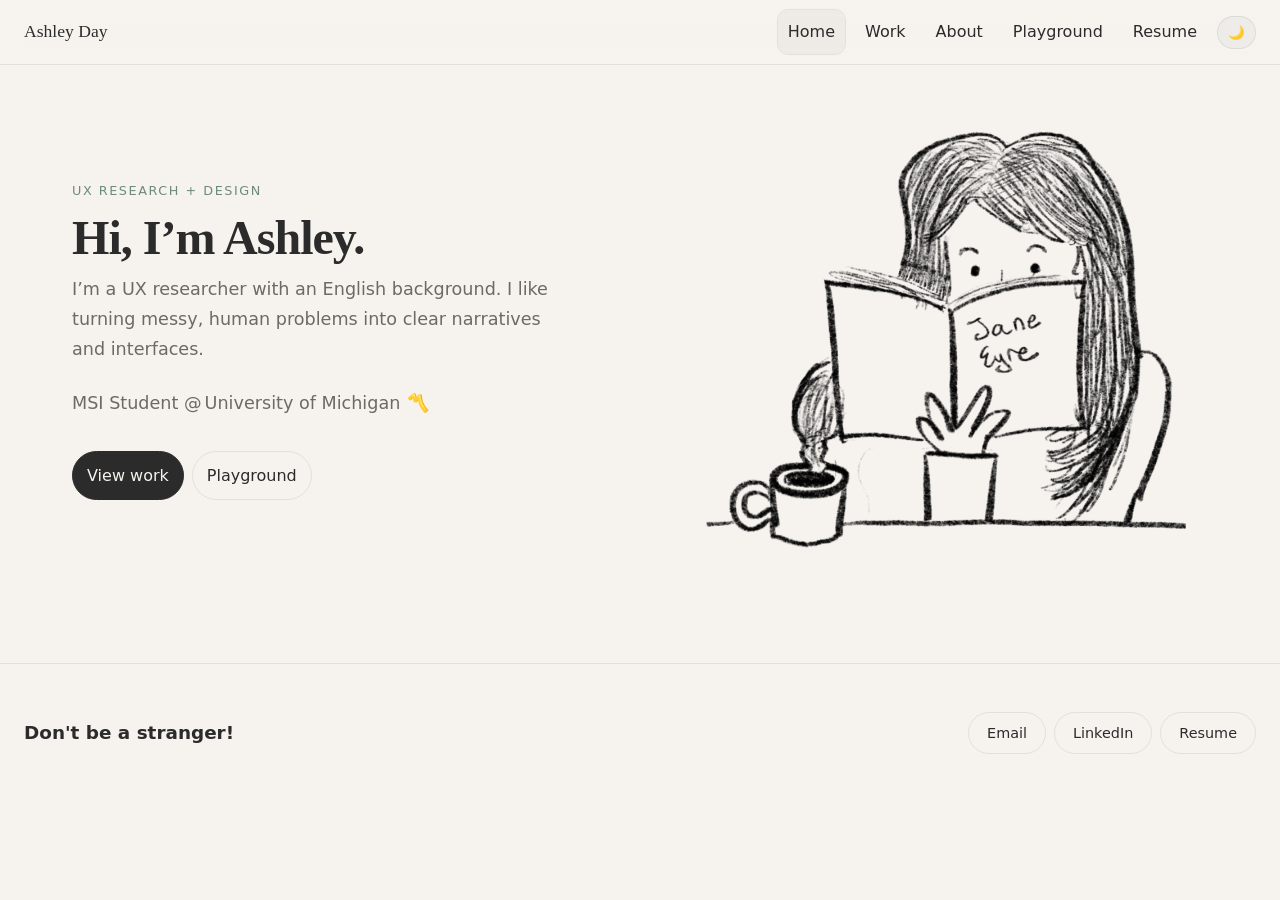
==== index.html @ 0613d7da "add project images and portfolio updates" ====
<!doctype html>
<html lang="en" data-theme="light">

<head>
    <meta charset="utf-8" />
    <meta name="viewport" content="width=device-width, initial-scale=1" />
    <title>Home</title>
    <link rel="icon" type="image/png" href="images/ui/favicon.png" />
    <link rel="stylesheet" href="styles.css" />
</head>

<body>
    <a class="skip-link" href="#main">Skip to content</a>

    <header class="site-header">
        <nav class="nav container" aria-label="Primary">
            <a class="brand" href="index.html">Ashley Day</a>

            <div class="nav-links">
                <a class="active" href="index.html">Home</a>
                <a href="projects/work.html">Work</a>
                <a href="about.html">About</a>
                <a href="playground.html">Playground</a>
                <a href="#">Resume</a>

                <button class="theme-toggle" type="button" aria-label="Toggle dark mode">
                    <span class="theme-toggle__icon" aria-hidden="true">🌙</span>
                </button>
            </div>
        </nav>
    </header>

    <main id="main" class="container">
        <section class="about-hero">
            <div class="hero-inner">
                <div class="hero-text">
                    <p class="kicker">UX Research + Design</p>

                    <h1>Hi, I’m Ashley.</h1>

                    <p class="lede">
                        I’m a UX researcher with an English background. I like turning messy,
                        human problems into clear narratives and interfaces.
                    </p>
                    <p class="lede">
                        MSI Student @<a class="univ-link" href="https://www.si.umich.edu/programs/master-science-information"
                            target="_blank">University of Michigan</a><span class="univ-emoji">〽️</span>
                    </p>
                    <div class="cta-row">
                        <a class="button" href="projects/work.html">View work</a>
                        <a class="button button-ghost" href="playground.html">Playground</a>
                    </div>
                </div>
                <div class="hero-photo">
                    <img src="images/about/me.png" alt="Ashley Day" />
                </div>
            </div>
        </section>


    </main>

    <footer class="site-footer">
        <div class="container footer-inner">
            <div class="footer-cta">
                <p class="muted">Don't be a stranger!</p>
            </div>
            <div class="footer-links footer-links--styled">
                <a href="mailto:ashhday@umich.edu">Email</a>
                <a href="https://www.linkedin.com/in/ashleyhday/" target="_blank">LinkedIn</a>
                <a href="#">Resume</a>
            </div>
        </div>
    </footer>

    <script src="script.js"></script>
</body>

</html>
---- styles.css ----
/* ---------- Base + tokens ---------- */
:root {
  --bg: #f6f3ef;
  --text: #2b2b2b;
  --muted: #6d6a66;
  --card: rgba(0, 0, 0, 0.03);
  --border: rgba(0, 0, 0, 0.08);
  --accent: #6e8b7a;
  --accent-soft: #c48a8a;

  --space-xs: 4px;
  --space-sm: 8px;
  --space-base: 16px;
  --space-md: 24px;
  --space-lg: 32px;
  --space-xl: 48px;
  --space-xxl: 64px;

  --radius: 16px;
  --reading: 700px;
  --container: 1300px;
}

[data-theme="dark"] {
  --bg: #1e1e1e;
  --text: #e8e6e3;
  --muted: #b8b5b2;
  --card: rgba(255, 255, 255, 0.04);
  --border: rgba(255, 255, 255, 0.12);
  --accent: #8faf9d;
  --accent-soft: #d8a3a3;
}

/* ---------- Reset-ish ---------- */
* {
  box-sizing: border-box;
}

.theme-transitioning *,
.theme-transitioning *::before,
.theme-transitioning *::after {
  transition: background-color 0.25s ease, color 0.25s ease,
    border-color 0.25s ease, outline-color 0.25s ease, filter 0.25s ease !important;
}

html,
body {
  height: 100%;
}

body {
  margin: 0;
  background: var(--bg);
  color: var(--text);
  font-family: ui-sans-serif, system-ui, -apple-system, Segoe UI, Roboto, Arial, sans-serif;
  line-height: 1.7;
}

img {
  max-width: 100%;
  height: auto;
  display: block;
}

a {
  color: inherit;
  text-underline-offset: 0.2em;
}

a:hover {
  text-decoration-color: var(--accent);
}

/* specialized link on home hero */
.about-hero .univ-link {
  text-decoration: none;
  display: inline-block;
  margin-bottom: var(--space-sm);
  color: inherit;
  background: linear-gradient(to right, #00274c, #ffcb05) no-repeat left center;
  background-size: 0% 100%;
  border-radius: 3px;
  padding: 0 3px;
  transition: background-size 0.3s ease, color 0.3s ease;
}

.about-hero .univ-link:hover {
  background-size: 100% 100%;
  color: #fff;
}

.about-hero .univ-emoji {
  margin-left: var(--space-xs);
  color: inherit;
  /* don't change color on hover */
  vertical-align: middle;
}

.skip-link {
  position: absolute;
  left: -999px;
  top: 8px;
  background: var(--bg);
  border: 1px solid var(--border);
  padding: 8px 12px;
  border-radius: 10px;
}

.skip-link:focus {
  left: 8px;
  z-index: 10;
}

/* ---------- Layout ---------- */
.container {
  max-width: var(--container);
  margin: 0 auto;
  padding: 0 var(--space-md);
}

.reading {
  max-width: var(--reading);
  margin-inline: auto;
}

.section {
  margin-block: var(--space-xxl);
}

/* ---------- About ---------- */
.about-intro {
  max-width: 960px;
  margin-inline: auto;
  display: flex;
  align-items: flex-start;
  gap: var(--space-xl);
}

.about-photo {
  width: 295px;
  height: 330px;
  min-width: 295px;
  border-radius: 12px;
  object-fit: cover;
  object-position: center top;
  display: block;
  flex-shrink: 0;
}

@media (max-width: 640px) {
  .about-intro {
    flex-direction: column;
    align-items: center;
  }

  .about-photo {
    width: 100%;
    min-width: unset;
    max-width: 320px;
    height: 280px;
  }
}

.about-bio {
  padding-top: var(--space-xs);
  font-size: 0.92rem;
}

.tooltip-link {
  text-decoration: none;
  color: var(--accent);
  position: relative;
  background: linear-gradient(var(--accent), var(--accent)) no-repeat left center;
  background-size: 0% 100%;
  border-radius: 3px;
  padding: 0 2px;
  transition: background-size 0.25s ease, color 0.25s ease;
}

.tooltip-link:hover {
  background-size: 100% 100%;
  color: var(--bg);
}

.tooltip-link::after {
  content: attr(data-tooltip);
  position: absolute;
  bottom: calc(100% + 8px);
  left: 50%;
  transform: translateX(-50%);
  background: var(--text);
  color: var(--bg);
  font-size: 0.78rem;
  font-family: ui-sans-serif, system-ui, sans-serif;
  padding: 4px 10px;
  border-radius: 6px;
  white-space: nowrap;
  opacity: 0;
  pointer-events: none;
  transition: opacity 0.15s ease;
}

.tooltip-link:hover::after {
  opacity: 1;
}

.quote-grid {
  display: grid;
  gap: var(--space-md);
  grid-template-columns: 1fr;
}

@media (min-width: 600px) {
  .quote-grid {
    grid-template-columns: 1fr 1fr;
  }
}

@media (min-width: 1400px) {
  .quote-grid {
    grid-template-columns: repeat(4, 1fr);
  }
}

.quote p {
  font-style: italic;
  color: var(--muted);
  margin: 0 0 var(--space-sm) 0;
}

.quote cite {
  font-size: 0.85rem;
  color: var(--muted);
  font-style: normal;
}

.reading>h3 {
  margin-top: var(--space-lg);
}

.section:not(.reading)>h2 {
  white-space: nowrap;
}

/* ---------- Hero + page headers ---------- */
.about-hero {
  padding: var(--space-xxl) 0 var(--space-xl);
}

.hero-inner {
  display: flex;
  align-items: center;
  gap: 64px;
}

.hero-text {
  flex: 0 0 auto;
  width: 500px;
  min-width: 0;
  margin-left: var(--space-xl);
}

.hero-photo {
  flex: 2;
  min-width: 340px;
  display: flex;
  justify-content: center;
  align-items: center;
}

.hero-photo img {
  display: block;
  width: 100%;
  max-width: 480px;
  height: auto;
  border-radius: 8px;
}

@media (max-width: 767px) {
  .hero-inner {
    flex-direction: column-reverse;
  }

  .hero-photo img {
    max-width: 320px;
  }
}

.page-header {
  padding: var(--space-xl) 0 var(--space-lg);
}

.cta-row {
  display: flex;
  gap: var(--space-sm);
  flex-wrap: wrap;
}

/* ---------- Header / nav ---------- */
.site-header {
  position: sticky;
  top: 0;
  background: color-mix(in srgb, var(--bg) 92%, transparent);
  backdrop-filter: blur(10px);
  border-bottom: 1px solid var(--border);
  z-index: 5;
}

.nav {
  display: flex;
  align-items: center;
  justify-content: space-between;
  min-height: 64px;
}

.brand {
  font-family: ui-serif, Georgia, "Times New Roman", Times, serif;
  font-size: 1.1rem;
  text-decoration: none;
}

.nav-links {
  display: flex;
  gap: 10px;
  align-items: center;
}

.nav-links a {
  text-decoration: none;
  padding: 8px 10px;
  border-radius: 10px;
}

.nav-links a.active {
  outline: 1px solid var(--border);
  background: var(--card);
}

.theme-toggle {
  border: 1px solid var(--border);
  background: var(--card);
  border-radius: 999px;
  padding: 8px 10px;
  cursor: pointer;
}

/* ---------- Typography ---------- */
h1,
h2,
h3 {
  font-family: ui-serif, Georgia, "Times New Roman", Times, serif;
  line-height: 1.2;
  margin: 0 0 var(--space-sm) 0;
}

h1 {
  font-size: 3rem;
  letter-spacing: -0.02em;
}

h2 {
  font-size: 2rem;
  margin-top: var(--space-xl);
}

h3 {
  font-size: 1.2rem;
}

.kicker {
  letter-spacing: 0.12em;
  text-transform: uppercase;
  font-size: 0.8rem;
  color: var(--accent);
  margin: 0 0 var(--space-sm) 0;
}

.lede {
  font-size: 1.1rem;
  color: var(--muted);
  margin: 0 0 var(--space-md) 0;
}

/* ---------- Buttons ---------- */
.button {
  display: inline-block;
  padding: 10px 14px;
  border-radius: 999px;
  background: var(--text);
  color: var(--bg);
  text-decoration: none;
  border: 1px solid var(--text);
}

.button-ghost {
  background: transparent;
  color: var(--text);
  border: 1px solid var(--border);
}


/* ---------- Cards ---------- */
.cards {
  display: grid;
  gap: var(--space-md);
  grid-template-columns: 1fr;
  margin-top: var(--space-lg);
}

@media (min-width: 900px) {
  .cards {
    grid-template-columns: repeat(3, 1fr);
  }
}

.card {
  border: 1px solid var(--border);
  background: var(--card);
  border-radius: var(--radius);
  padding: var(--space-md);
}

.cards .card {
  border-left: 3px solid var(--accent);
}

.cards .card:hover {
  background: color-mix(in srgb, var(--accent) 6%, var(--bg));
  box-shadow: 0 4px 20px color-mix(in srgb, var(--accent) 12%, transparent);
}

.bullets {
  padding-left: 18px;
  margin: var(--space-sm) 0 0 0;
}

.bullets li {
  margin: 6px 0;
}


.section>h4 {
  font-weight: normal;
  font-style: italic;
  color: var(--muted);
  font-size: 1rem;
  margin: 0 0 var(--space-md) 0;
}

/* Card base */
.quote.card {
  position: relative;
  margin: 0;
  /* blockquote default margins */
  padding: 30px 28px 24px 34px;
  /* extra left padding for margin line */
  border-radius: 22px;

  /* vintage paper */
  background: color-mix(in srgb, #e8d5a3 18%, var(--bg));
  border: 1px solid color-mix(in srgb, #c4a97d 25%, transparent);

  /* soft lift */
  box-shadow:
    0 1px 0 rgba(0, 0, 0, .03),
    0 12px 30px rgba(0, 0, 0, .05);

  overflow: hidden;
}

/* Notebook margin rule */
.quote.card::before {
  content: "";
  position: absolute;
  left: 18px;
  top: 18px;
  bottom: 18px;
  width: 2px;
  border-radius: 2px;
  background: color-mix(in srgb, var(--accent) 35%, transparent);
  opacity: .9;
}

/* Bookish oversized opening quote mark */
.quote.card::after {
  position: absolute;
  top: -14px;
  right: 18px;
  font-family: ui-serif, Georgia, "Times New Roman", Times, serif;
  font-size: 92px;
  line-height: 1;
  color: color-mix(in srgb, var(--text) 6%, transparent);
  pointer-events: none;
}

/* Quote text */
.quote.card p {
  margin: 0;
  font-family: ui-serif, Georgia, "Times New Roman", Times, serif;
  font-style: italic;
  font-size: 1.05rem;
  line-height: 1.7;
  color: color-mix(in srgb, var(--text) 92%, transparent);
}

/* Citation = footnote */
.quote.card cite {
  display: block;
  margin-top: 16px;
  font-family: ui-sans-serif, system-ui, -apple-system, Segoe UI, Roboto, Arial, sans-serif;
  font-size: .9rem;
  color: var(--muted);
  font-style: normal;
  /* keep cite from being italic */
}

/* Keep book titles italic inside cite */
.quote.card cite em {
  font-style: italic;
}

/* Dark mode adjustments */
[data-theme="dark"] .quote.card {
  background: color-mix(in srgb, #6b5a3a 18%, var(--bg));
  border-color: rgba(255, 255, 255, .12);
  box-shadow:
    0 1px 0 rgba(255, 255, 255, .04),
    0 18px 40px rgba(0, 0, 0, .35);
}

[data-theme="dark"] .quote.card::after {
  color: rgba(255, 255, 255, .06);
}

[data-theme="dark"] .hero-photo img {
  filter: invert(1) sepia(0.15);
}


.quote.card cite em {
  text-decoration: underline;
  text-decoration-thickness: 1px;
  text-underline-offset: 3px;
  text-decoration-color: color-mix(in srgb, var(--accent) 35%, transparent);
}

/* ---------- Work grid ---------- */
.projects-grid {
  display: grid;
  gap: var(--space-md);
  grid-template-columns: 1fr;
  margin-bottom: var(--space-xxl);
}

@media (min-width: 900px) {
  .projects-grid {
    grid-template-columns: 1fr 1fr;
  }
}

.project-card {
  display: grid;
  grid-template-columns: 1fr;
  gap: var(--space-md);
  padding: var(--space-md);
  border-radius: var(--radius);
  border: 1px solid var(--border);
  background: var(--card);
  text-decoration: none;
}

.project-card:hover {
  outline: 1px solid color-mix(in srgb, var(--accent) 40%, transparent);
}

.project-card__thumb {
  border-radius: 14px;
  border: 1px dashed color-mix(in srgb, var(--accent) 30%, var(--border));
  background: color-mix(in srgb, var(--accent) 5%, var(--bg));
  min-height: 140px;
  display: grid;
  place-items: center;
  color: var(--muted);
}

.tags {
  display: flex;
  flex-wrap: wrap;
  gap: 8px;
  margin-top: var(--space-sm);
}

.tag {
  font-size: 0.8rem;
  padding: 4px 10px;
  border-radius: 999px;
  border: 1px solid var(--border);
  color: var(--muted);
}

.tag-soft {
  border-color: color-mix(in srgb, var(--accent-soft) 35%, var(--border));
}

.tag--research {
  background: #e8f5f0;
  border-color: #a8d5c2;
  color: #2d7a5e;
}

.tag--design {
  background: #f0ecfa;
  border-color: #c4b3f0;
  color: #6942c4;
}

.tag--code {
  background: #e8f0fb;
  border-color: #a8c0ee;
  color: #2b5cb8;
}

.tag--status {
  background: #fef7e6;
  border-color: #f0d080;
  color: #a07010;
}

[data-theme="dark"] .tag--research {
  background: color-mix(in srgb, #2d7a5e 15%, transparent);
  border-color: color-mix(in srgb, #2d7a5e 40%, transparent);
  color: #6ecfaa;
}

[data-theme="dark"] .tag--design {
  background: color-mix(in srgb, #6942c4 15%, transparent);
  border-color: color-mix(in srgb, #6942c4 40%, transparent);
  color: #b49cf0;
}

[data-theme="dark"] .tag--code {
  background: color-mix(in srgb, #2b5cb8 15%, transparent);
  border-color: color-mix(in srgb, #2b5cb8 40%, transparent);
  color: #8eb4f0;
}

[data-theme="dark"] .tag--status {
  background: color-mix(in srgb, #a07010 15%, transparent);
  border-color: color-mix(in srgb, #a07010 40%, transparent);
  color: #e0b040;
}

/* ---------- Syllabus ---------- */
.syllabus h2 {
  margin-bottom: var(--space-xs);
}

.syllabus-intro {
  font-style: italic;
  color: var(--muted);
  margin-bottom: var(--space-xl);
}

.syllabus-group {
  margin-bottom: var(--space-xl);
}

.syllabus-category {
  font-size: 0.72rem;
  font-weight: 700;
  letter-spacing: 0.1em;
  text-transform: uppercase;
  color: var(--muted);
  margin-bottom: var(--space-md);
  padding-bottom: var(--space-xs);
  border-bottom: 1px solid var(--border);
}

.syllabus-list {
  list-style: none;
  padding: 0;
  margin: 0;
  display: flex;
  flex-direction: column;
  gap: var(--space-md);
}

.syllabus-entry {
  display: flex;
  flex-direction: column;
  gap: 4px;
}

.syllabus-title {
  font-weight: 600;
  font-size: 0.95rem;
  margin: 0;
}

.syllabus-by {
  font-weight: 400;
  color: var(--muted);
}

.syllabus-note {
  font-style: italic;
  color: var(--muted);
  font-size: 0.88rem;
  margin: 0;
}

/* ---------- Favorite Things Board ---------- */
.fav-board {
  margin-bottom: var(--space-xxl);
}

.fav-board__header {
  display: flex;
  align-items: flex-end;
  justify-content: space-between;
  margin-bottom: var(--space-md);
  gap: var(--space-md);
}

.fav-board__header h2 {
  font-size: 1.1rem;
  margin: 0 0 2px;
}

.fav-board__subtitle {
  font-size: 0.8rem;
  color: var(--muted);
  font-style: italic;
  margin: 0;
}

.fav-board__toggle {
  font-size: 0.72rem;
  color: var(--muted);
  background: none;
  border: 1px solid var(--border);
  border-radius: 999px;
  padding: 4px 12px;
  cursor: pointer;
  white-space: nowrap;
  flex-shrink: 0;
  transition: color 0.2s ease, border-color 0.2s ease;
}

.fav-board__toggle:hover {
  color: var(--text);
  border-color: var(--text);
}

.fav-board__viewport {
  margin-inline: var(--space-md);
  overflow: hidden;
}

@media (min-width: 1080px) {
  .fav-board__viewport {
    margin-inline: var(--space-xl);
  }
}

.fav-board__canvas {
  position: relative;
  width: 100%;
  min-height: 600px;
  overflow: hidden;
  /* corkboard surface */
  background-color: #b5874a;
  background-image:
    url("data:image/svg+xml,%3Csvg xmlns='http://www.w3.org/2000/svg' width='4' height='4'%3E%3Crect width='4' height='4' fill='%23b5874a'/%3E%3Crect x='0' y='0' width='2' height='2' fill='%23c2944e' opacity='0.4'/%3E%3Crect x='2' y='2' width='2' height='2' fill='%23a87840' opacity='0.35'/%3E%3Crect x='1' y='2' width='1' height='1' fill='%23be9050' opacity='0.25'/%3E%3C/svg%3E"),
    radial-gradient(ellipse at 20% 80%, rgba(80, 45, 10, 0.25) 0%, transparent 55%),
    radial-gradient(ellipse at 80% 20%, rgba(60, 35, 8, 0.18) 0%, transparent 50%);
  /* frame border */
  border: 14px solid #5c3a1e;
  border-radius: 6px;
  outline: 3px solid #3a2010;
  box-shadow:
    0 0 0 1px #7a5030,
    8px 12px 32px rgba(0, 0, 0, 0.45),
    0 2px 6px rgba(0, 0, 0, 0.25);
}

.board-item {
  position: absolute;
  cursor: grab;
  user-select: none;
  animation: board-float var(--dur, 4s) ease-in-out infinite var(--delay, 0s);
}

.board-item:active {
  cursor: grabbing;
}

.board-item.is-dragging {
  animation: none;
  cursor: grabbing;
  z-index: 4;
}

.board-item.is-parked {
  animation: none;
  cursor: grab;
  transition: transform 0.3s ease;
}

.board-item img {
  display: block;
  width: var(--img-w, 92px);
  height: auto;
  pointer-events: none;
  filter: sepia(12%) saturate(0.88) brightness(0.97);
  box-shadow: 2px 4px 12px rgba(0, 0, 0, 0.35);
  transition: box-shadow 0.2s ease;
}

.board-item.is-dragging img {
  box-shadow: none;
}

.board-item--framed {
  background: #fdf8ef;
  padding: 6px 6px 22px;
  box-shadow: 2px 4px 12px rgba(0, 0, 0, 0.35);
  transition: box-shadow 0.2s ease;
}

.board-item--framed img {
  box-shadow: none;
  transition: none;
}

.board-item--flat img {
  box-shadow: none;
  transition: none;
}

.board-item--framed.is-dragging {
  box-shadow: none;
}

.fav-board__hint {
  font-size: 0.75rem;
  color: var(--muted);
  margin-top: var(--space-xs);
  font-style: italic;
  text-align: center;
}

.fav-board__canvas.no-motion .board-item {
  animation: none;
}

@keyframes board-float {

  0%,
  100% {
    transform: translateY(0px) rotate(var(--rot, 0deg));
  }

  50% {
    transform: translateY(-8px) rotate(var(--rot, 0deg));
  }
}

/* ---------- Corkboard: responsive image sizing ---------- */
@media (max-width: 1023px) {
  .board-item img {
    width: min(var(--img-w, 85px), 110px) !important;
  }

  .fav-board__hint,
  .fav-board__toggle {
    display: none;
  }
}

@media (max-width: 767px) {
  .board-item img {
    width: min(var(--img-w, 75px), 85px) !important;
  }
}

/* ---------- Playground ---------- */
.two-col {
  display: grid;
  grid-template-columns: 1fr;
  gap: var(--space-md);
}

@media (min-width: 900px) {
  .two-col {
    grid-template-columns: 1fr 1fr;
  }
}

.panel {
  border: 1px solid var(--border);
  background: var(--card);
  border-radius: var(--radius);
  padding: var(--space-md);
}

.list {
  margin: 0;
  padding-left: 18px;
}

.list li {
  margin: 8px 0;
}

.mini-grid {
  display: grid;
  grid-template-columns: 1fr;
  gap: var(--space-md);
}

@media (min-width: 900px) {
  .mini-grid {
    grid-template-columns: repeat(3, 1fr);
  }
}

.mini-card {
  border: 1px solid var(--border);
  background: var(--card);
  border-radius: var(--radius);
  padding: var(--space-md);
}

/* ---------- Case study meta ---------- */
.meta {
  display: grid;
  grid-template-columns: 1fr;
  gap: var(--space-md);
  margin: var(--space-lg) 0 0 0;
  padding: 0;
}

@media (min-width: 900px) {
  .meta {
    grid-template-columns: repeat(4, 1fr);
  }
}

.meta dt {
  font-size: 0.8rem;
  color: var(--muted);
  text-transform: uppercase;
  letter-spacing: 0.08em;
}

.meta dd {
  margin: 4px 0 0 0;
}

.img-block {
  margin-top: var(--space-md);
  border: 1px dashed var(--border);
  border-radius: var(--radius);
  min-height: 220px;
  display: grid;
  place-items: center;
  color: var(--muted);
}

/* ---------- Back link ---------- */
.back-link {
  display: inline-flex;
  align-items: center;
  gap: 6px;
  font-size: 0.85rem;
  color: var(--muted);
  text-decoration: none;
  padding: var(--space-xl) 0 0;
  margin-bottom: var(--space-sm);
  transition: color 0.2s ease;
}

.back-link:hover {
  color: var(--text);
  text-decoration: none;
}

/* ---------- Footer ---------- */
.site-footer {
  border-top: 1px solid var(--border);
  margin-top: var(--space-xxl);
  padding: var(--space-xl) 0;
}

/* ---------- Polaroid stack ---------- */
.polaroid-stack {
  position: relative;
  width: 760px;
  height: 470px;
  margin: var(--space-lg) auto var(--space-xl);
}

.polaroid {
  position: absolute;
  top: 20px;
  left: 50%;
  width: 310px;
  background: #fff;
  padding: 16px 16px 60px;
  box-shadow: 0 4px 20px rgba(0, 0, 0, 0.18);
  transition: transform 0.4s cubic-bezier(0.34, 1.4, 0.64, 1),
    box-shadow 0.3s ease, z-index 0s;
}

.polaroid img {
  display: block;
  width: 100%;
  aspect-ratio: 1 / 1;
  object-fit: cover;
}

.polaroid-caption {
  font-family: "Caveat", cursive;
  font-size: 1.05rem;
  font-weight: 400;
  text-align: center;
  color: #555;
  margin: 10px 0 0;
  line-height: 1.2;
}

.polaroid[data-slot="left"] {
  transform: translateX(calc(-50% - 140px)) rotate(-7deg);
  z-index: 1;
  cursor: pointer;
}

.polaroid[data-slot="center"] {
  transform: translateX(-50%) rotate(1.5deg);
  z-index: 3;
  cursor: default;
}

.polaroid[data-slot="right"] {
  transform: translateX(calc(-50% + 140px)) rotate(6deg);
  z-index: 2;
  cursor: pointer;
}

.polaroid[data-slot="left"]:hover,
.polaroid[data-slot="right"]:hover {
  box-shadow: 0 8px 32px rgba(0, 0, 0, 0.28);
}

/* Persona stack — no polaroid styling, bigger images, wider spread */
.polaroid-stack--plain {
  width: 100%;
  height: 720px;
  margin-bottom: var(--space-sm);
}

.polaroid-stack--plain .polaroid {
  width: 600px;
  background: none;
  padding: 0;
  box-shadow: 0 4px 24px rgba(0, 0, 0, 0.15);
}

.polaroid-stack--plain .polaroid img {
  aspect-ratio: auto;
  border-radius: 4px;
}

.polaroid-stack--plain .polaroid-caption {
  display: none;
}

.persona-stack-hint {
  font-size: 0.8rem;
  color: var(--muted);
  text-align: center;
  margin: 0 0 var(--space-lg);
}

.scenario-list {
  display: flex;
  flex-direction: column;
  gap: var(--space-md);
  margin-bottom: var(--space-xl);
}

.scenario h4 {
  font-size: 0.85rem;
  font-weight: 600;
  margin: 0 0 var(--space-xs);
}

.scenario p {
  margin: 0;
  font-size: 0.8rem;
  color: var(--muted);
}

.polaroid-stack--plain .polaroid[data-slot="left"] {
  transform: translateX(calc(-50% - 220px)) rotate(-4deg);
}

.polaroid-stack--plain .polaroid[data-slot="center"] {
  transform: translateX(-50%) rotate(0deg);
}

.polaroid-stack--plain .polaroid[data-slot="right"] {
  transform: translateX(calc(-50% + 220px)) rotate(4deg);
}

.polaroid-stack--plain .polaroid[data-slot="left"]:hover,
.polaroid-stack--plain .polaroid[data-slot="right"]:hover {
  box-shadow: 0 8px 32px rgba(0, 0, 0, 0.25);
}

.footer-inner {
  display: flex;
  justify-content: space-between;
  align-items: center;
  gap: var(--space-md);
  flex-wrap: wrap;
}

.footer-cta {
  display: flex;
  flex-direction: column;
  align-items: flex-start;
  gap: var(--space-sm);
}

.footer-cta p {
  margin: 0;
  font-size: 1.15rem;
  font-weight: 600;
  color: var(--text);
}

.footer-links--styled {
  display: flex;
  gap: var(--space-sm);
}

.footer-links--styled a {
  display: inline-block;
  padding: 8px 18px;
  border-radius: 999px;
  border: 1px solid var(--border);
  text-decoration: none;
  font-size: 0.9rem;
  transition: border-color 0.2s ease, background 0.2s ease, color 0.2s ease;
}

.footer-links--styled a:hover {
  border-color: var(--accent);
  background: color-mix(in srgb, var(--accent) 8%, transparent);
  color: var(--accent);
}

.muted {
  color: var(--muted);
}

/* ---------- Slideshow ---------- */
.slideshow-wrapper {
  width: 100%;
  max-width: 960px;
  margin: var(--space-xl) auto var(--space-xxl);
}

/* Scope design tokens for slide interiors so they don't leak into page */
.slide-viewport {
  width: 100%;
  aspect-ratio: 16 / 9;
  position: relative;
  overflow: hidden;
  border-radius: 12px;
  box-shadow: 0 24px 64px rgba(0, 0, 0, 0.18);

  --sl-dark: #1C1C1E;
  --sl-light: #F7F6F3;
  --sl-purple: #534AB7;
  --sl-purpleL: #EEEDFE;
  --sl-teal: #0F6E56;
  --sl-tealL: #E1F5EE;
  --sl-coral: #993C1D;
  --sl-coralL: #FAECE7;
  --sl-muted: #888780;
  --sl-card: #EFEFEB;
  --sl-blur1: #D3D1C7;
  --sl-blur2: #B4B2A9;
  --sl-serif: 'EB Garamond', Georgia, serif;
  --sl-sans: 'DM Sans', system-ui, sans-serif;
}

.slide {
  position: absolute;
  inset: 0;
  opacity: 0;
  pointer-events: none;
  transition: opacity 0.35s ease;
}

.slide.active {
  opacity: 1;
  pointer-events: auto;
}

.slide-title {
  background: var(--sl-dark);
  display: flex;
  align-items: flex-start;
  padding: 6% 7% 6% 9%;
}

.slide-title .accent-bar {
  position: absolute;
  left: 0;
  top: 0;
  bottom: 0;
  width: 3%;
  background: var(--sl-purple);
}

.slide-title .content {
  display: flex;
  flex-direction: column;
  justify-content: center;
  height: 100%;
  gap: 0;
}

.slide-title h1 {
  font-family: var(--sl-serif);
  font-size: clamp(2rem, 5.5vw, 3.6rem);
  font-weight: 700;
  color: #fff;
  line-height: 1.12;
  margin-bottom: 5%;
}

.slide-title .subtitle {
  font-size: clamp(0.6rem, 1.3vw, 0.85rem);
  color: var(--sl-muted);
  margin-bottom: 6%;
  letter-spacing: 0.01em;
}

.slide-title .meta {
  display: flex;
  flex-direction: column;
  gap: 0.3em;
}

.slide-title .meta-row {
  font-size: clamp(0.55rem, 1.1vw, 0.75rem);
  color: #666663;
}

.slide-title .meta-row strong {
  color: var(--sl-muted);
  font-weight: 500;
  margin-right: 0.4em;
}

.slide-content {
  background: var(--sl-light);
  padding: 3.5% 5%;
  display: flex;
  flex-direction: column;
}

.section-pill {
  display: inline-block;
  align-self: flex-start;
  font-size: clamp(0.5rem, 1vw, 0.65rem);
  font-weight: 500;
  padding: 0.3em 0.9em;
  border-radius: 4px;
  margin-bottom: 2.5%;
  letter-spacing: 0.04em;
}

.cols {
  display: grid;
  grid-template-columns: repeat(3, 1fr);
  gap: 3%;
  flex: 1;
}

.col {
  display: flex;
  flex-direction: column;
  gap: 0;
}

.doc-mock {
  background: var(--sl-card);
  border: 0.5px solid var(--sl-blur1);
  border-radius: 4px;
  padding: 8% 7%;
  flex: 0 0 auto;
  aspect-ratio: 3 / 2.6;
  display: flex;
  flex-direction: column;
  gap: 5px;
  overflow: hidden;
  margin-bottom: 4%;
}

.doc-line {
  height: 5px;
  border-radius: 2px;
  background: var(--sl-blur1);
}

.doc-line.dark {
  background: var(--sl-blur2);
}

.doc-line.highlight {
  position: relative;
  border-radius: 2px;
}

.doc-line .word {
  position: absolute;
  left: 0;
  top: 50%;
  transform: translateY(-50%);
  font-size: 6px;
  font-weight: 600;
  font-family: var(--sl-sans);
  white-space: nowrap;
  padding: 1px 4px;
  border-radius: 2px;
  letter-spacing: 0.02em;
}

.col-title {
  font-family: var(--sl-serif);
  font-size: clamp(0.75rem, 1.7vw, 1.1rem);
  font-weight: 700;
  color: var(--sl-dark);
  margin-bottom: 3%;
  line-height: 1.2;
}

.col-body {
  font-size: clamp(0.55rem, 1.1vw, 0.75rem);
  color: var(--sl-muted);
  line-height: 1.55;
}

.slideshow-controls {
  display: flex;
  align-items: center;
  justify-content: center;
  gap: 1.5rem;
  margin-top: 1.4rem;
}

.ss-nav-btn {
  background: var(--text);
  color: var(--bg);
  border: none;
  border-radius: 8px;
  width: 44px;
  height: 44px;
  cursor: pointer;
  font-size: 1.1rem;
  display: flex;
  align-items: center;
  justify-content: center;
  transition: opacity 0.18s, transform 0.12s;
}

.ss-nav-btn:hover {
  opacity: 0.7;
}

.ss-nav-btn:active {
  transform: scale(0.95);
}

.ss-nav-btn:disabled {
  opacity: 0.25;
  cursor: default;
}

.ss-nav-dots {
  display: flex;
  gap: 0.5rem;
  align-items: center;
}

.ss-nav-dot {
  width: 7px;
  height: 7px;
  border-radius: 50%;
  background: var(--border);
  border: 1px solid var(--border);
  cursor: pointer;
  padding: 0;
  transition: background 0.18s, transform 0.15s;
}

.ss-nav-dot.active {
  background: var(--text);
  border-color: var(--text);
  transform: scale(1.3);
}

.ss-slide-counter {
  font-size: 0.75rem;
  color: var(--muted);
  min-width: 3rem;
  text-align: center;
  font-variant-numeric: tabular-nums;
}

.case-meta {
  display: grid;
  grid-template-columns: repeat(3, 1fr);
  gap: var(--space-sm);
  margin-bottom: var(--space-xl);
}

.case-meta .card {
  border-left: 3px solid var(--accent);
}

@media (max-width: 600px) {
  .case-meta {
    grid-template-columns: 1fr;
  }
}

.case-section {
  margin-bottom: var(--space-xxl);
}

.case-section__label {
  padding-bottom: var(--space-xs);
  border-bottom: 1px solid var(--border);
  margin-bottom: var(--space-lg);
}

.case-grid {
  display: grid;
  grid-template-columns: repeat(3, 1fr);
  grid-template-rows: auto 1fr;
  column-gap: var(--space-xl);
  row-gap: 0;
  align-items: start;
}

.case-grid>div {
  display: grid;
  grid-row: span 2;
  grid-template-rows: subgrid;
  row-gap: var(--space-xs);
}

.case-grid h3 {
  font-size: 0.95rem;
  font-weight: 600;
  margin: 0;
}

.case-grid p,
.case-grid ul {
  font-size: 0.88rem;
  color: var(--muted);
  line-height: 1.65;
  margin: 0;
}

@media (max-width: 700px) {
  .case-grid {
    grid-template-columns: 1fr;
    grid-template-rows: unset;
  }

  .case-grid>div {
    grid-row: unset;
    grid-template-rows: unset;
  }
}

.case-img {
  display: block;
  width: 88%;
  height: auto;
  border-radius: 4px;
  margin: 0 auto var(--space-xl);
}

.case-img-placeholder {
  width: 100%;
  aspect-ratio: 16 / 7;
  background: var(--card);
  border: 1px dashed var(--border);
  border-radius: var(--radius);
  display: flex;
  align-items: center;
  justify-content: center;
  color: var(--muted);
  font-size: 0.78rem;
  letter-spacing: 0.04em;
  margin-bottom: var(--space-lg);
}

.case-rows {
  display: flex;
  flex-direction: column;
}

.case-row {
  display: grid;
  grid-template-columns: 200px 1fr;
  gap: var(--space-lg);
  padding: var(--space-md) 0;
  border-bottom: 1px solid var(--border);
}

.case-row:last-child {
  border-bottom: none;
}

.case-row h3 {
  font-size: 0.95rem;
  font-weight: 600;
  margin: 0;
  padding-top: 2px;
}

.case-row p {
  font-size: 0.88rem;
  color: var(--muted);
  line-height: 1.65;
  margin: 0;
}

@media (max-width: 600px) {
  .case-row {
    grid-template-columns: 1fr;
    gap: var(--space-xs);
  }
}
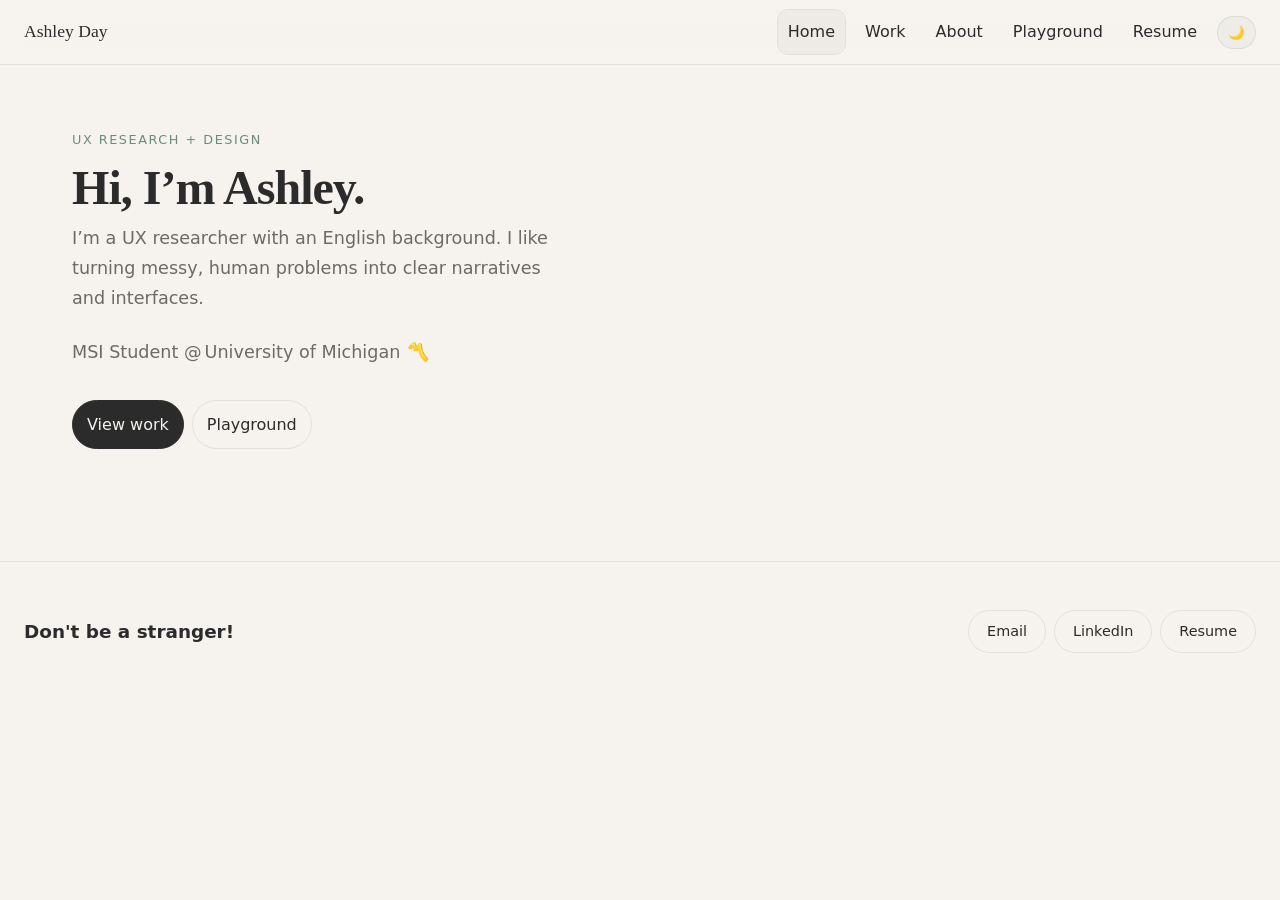
==== commit 381b510a: "resolve merge conflicts, keep updated image paths" ====
--- a/index.html
+++ b/index.html
@@ -43,18 +43,14 @@
                         human problems into clear narratives and interfaces.
                     </p>
                     <p class="lede">
-                        MSI Student @<a class="univ-link" href="https://www.si.umich.edu/programs/master-science-information"
+                        MSI Student @<a class="univ-link"
+                            href="https://www.si.umich.edu/programs/master-science-information"
                             target="_blank">University of Michigan</a><span class="univ-emoji">〽️</span>
                     </p>
                     <div class="cta-row">
                         <a class="button" href="projects/work.html">View work</a>
                         <a class="button button-ghost" href="playground.html">Playground</a>
                     </div>
-                </div>
-                <div class="hero-photo">
-                    <img src="images/about/me.png" alt="Ashley Day" />
-                </div>
-            </div>
         </section>
 
 
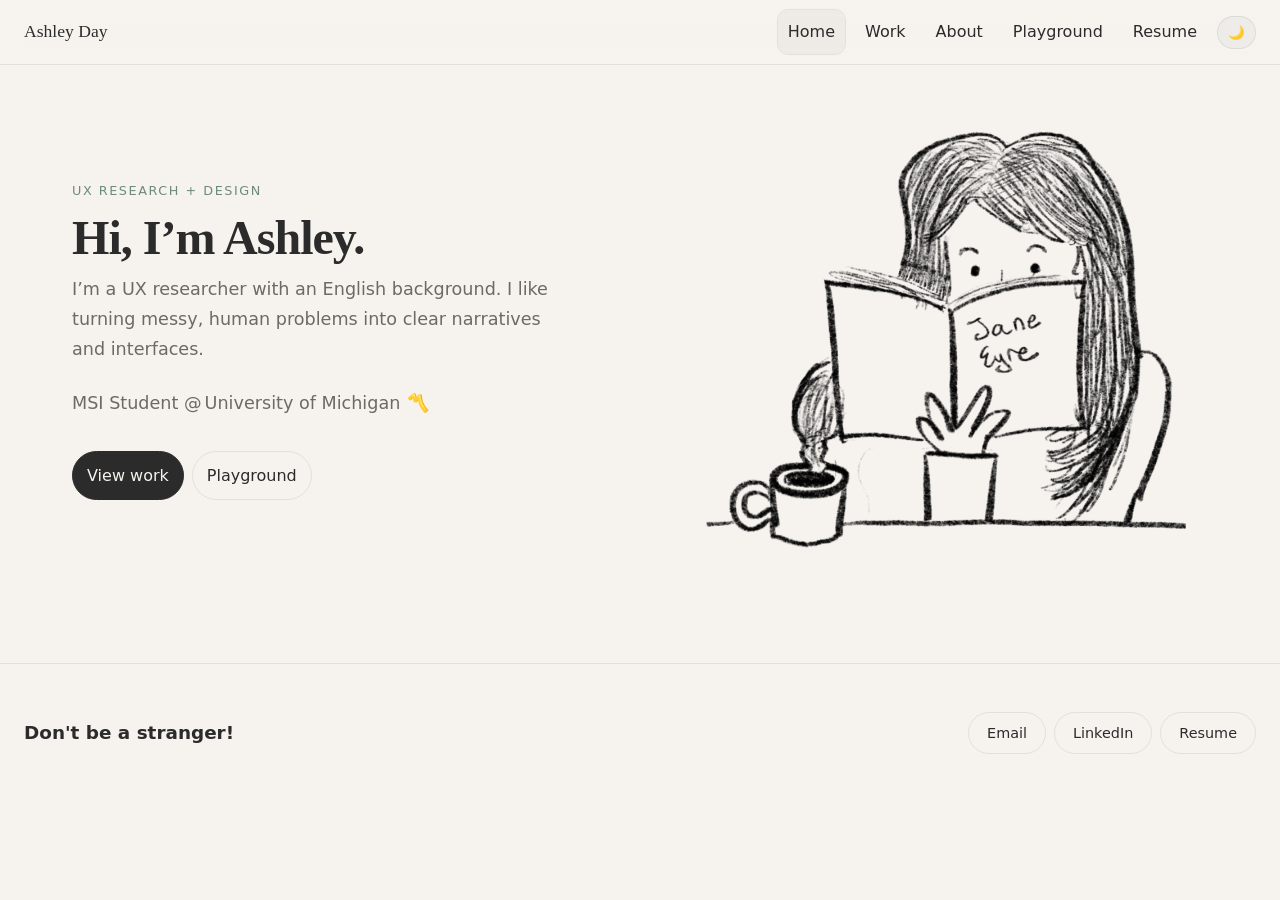
==== commit d500ff33: "update index, playground, and work pages" ====
--- a/index.html
+++ b/index.html
@@ -5,7 +5,6 @@
     <meta charset="utf-8" />
     <meta name="viewport" content="width=device-width, initial-scale=1" />
     <title>Home</title>
-    <link rel="icon" type="image/png" href="images/ui/favicon.png" />
     <link rel="stylesheet" href="styles.css" />
 </head>
 
@@ -51,6 +50,11 @@
                         <a class="button" href="projects/work.html">View work</a>
                         <a class="button button-ghost" href="playground.html">Playground</a>
                     </div>
+                </div>
+                <div class="hero-photo">
+                    <img src="images/me.png" alt="Ashley Day" />
+                </div>
+            </div>
         </section>
 
 
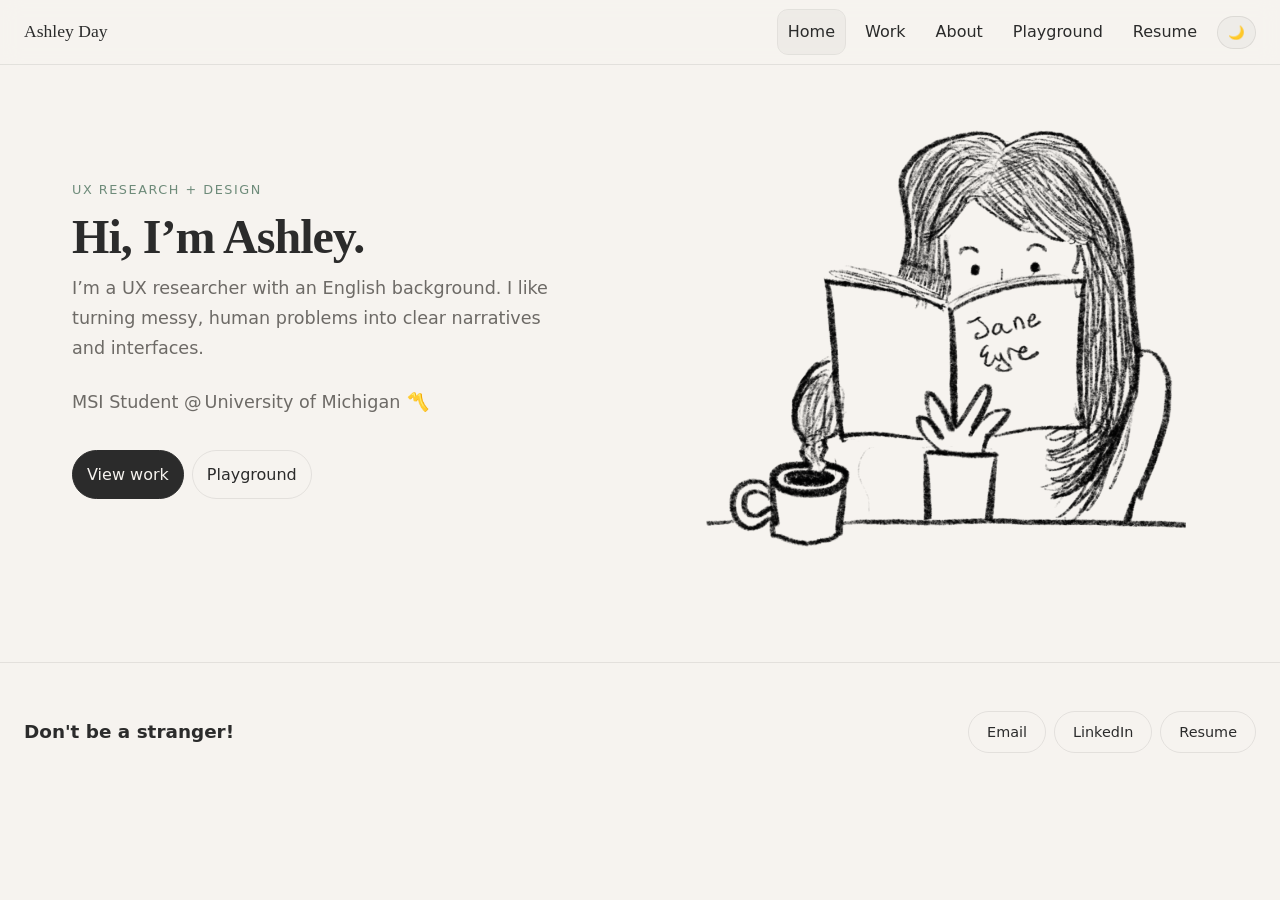
==== commit 0acc27a7: "updated PageCount page, fixed responsiveness of nav bar" ====
--- a/index.html
+++ b/index.html
@@ -5,6 +5,7 @@
     <meta charset="utf-8" />
     <meta name="viewport" content="width=device-width, initial-scale=1" />
     <title>Home</title>
+    <link rel="icon" type="image/png" href="images/ui/favicon.png" />
     <link rel="stylesheet" href="styles.css" />
 </head>
 
@@ -14,13 +15,15 @@
     <header class="site-header">
         <nav class="nav container" aria-label="Primary">
             <a class="brand" href="index.html">Ashley Day</a>
-
+            <button class="hamburger" aria-label="Toggle menu" aria-expanded="false">
+              <span></span><span></span><span></span>
+            </button>
             <div class="nav-links">
                 <a class="active" href="index.html">Home</a>
                 <a href="projects/work.html">Work</a>
                 <a href="about.html">About</a>
                 <a href="playground.html">Playground</a>
-                <a href="#">Resume</a>
+                <a href="Ashley Day Resume.pdf" target="_blank">Resume</a>
 
                 <button class="theme-toggle" type="button" aria-label="Toggle dark mode">
                     <span class="theme-toggle__icon" aria-hidden="true">🌙</span>
@@ -68,7 +71,7 @@
             <div class="footer-links footer-links--styled">
                 <a href="mailto:ashhday@umich.edu">Email</a>
                 <a href="https://www.linkedin.com/in/ashleyhday/" target="_blank">LinkedIn</a>
-                <a href="#">Resume</a>
+                <a href="Ashley Day Resume.pdf" target="_blank">Resume</a>
             </div>
         </div>
     </footer>
--- a/styles.css
+++ b/styles.css
@@ -50,6 +50,7 @@
 
 body {
   margin: 0;
+  padding-top: 64px;
   background: var(--bg);
   color: var(--text);
   font-family: ui-sans-serif, system-ui, -apple-system, Segoe UI, Roboto, Arial, sans-serif;
@@ -298,12 +299,86 @@
 
 /* ---------- Header / nav ---------- */
 .site-header {
-  position: sticky;
+  position: fixed;
   top: 0;
+  width: 100%;
   background: color-mix(in srgb, var(--bg) 92%, transparent);
   backdrop-filter: blur(10px);
   border-bottom: 1px solid var(--border);
   z-index: 5;
+  transition: transform 0.3s ease;
+}
+
+.site-header.nav-hidden {
+  transform: translateY(-100%);
+}
+
+.hamburger {
+  display: none;
+  flex-direction: column;
+  justify-content: center;
+  gap: 5px;
+  background: none;
+  border: none;
+  cursor: pointer;
+  padding: 8px;
+  border-radius: 10px;
+}
+
+.hamburger span {
+  display: block;
+  width: 22px;
+  height: 2px;
+  background: var(--text);
+  border-radius: 2px;
+  transition: transform 0.25s ease, opacity 0.25s ease;
+}
+
+.hamburger.open span:nth-child(1) {
+  transform: translateY(7px) rotate(45deg);
+}
+
+.hamburger.open span:nth-child(2) {
+  opacity: 0;
+  transform: scaleX(0);
+}
+
+.hamburger.open span:nth-child(3) {
+  transform: translateY(-7px) rotate(-45deg);
+}
+
+@media (max-width: 768px) {
+  .hamburger {
+    display: flex;
+  }
+
+  .nav-links {
+    display: none;
+    position: absolute;
+    top: 100%;
+    left: 0;
+    right: 0;
+    flex-direction: column;
+    align-items: flex-start;
+    padding: 12px 16px 20px;
+    background: color-mix(in srgb, var(--bg) 96%, transparent);
+    backdrop-filter: blur(10px);
+    border-bottom: 1px solid var(--border);
+    gap: 4px;
+  }
+
+  .nav-links.open {
+    display: flex;
+  }
+
+  .nav-links a {
+    width: 100%;
+    padding: 10px 12px;
+  }
+
+  .theme-toggle {
+    margin-top: 4px;
+  }
 }
 
 .nav {
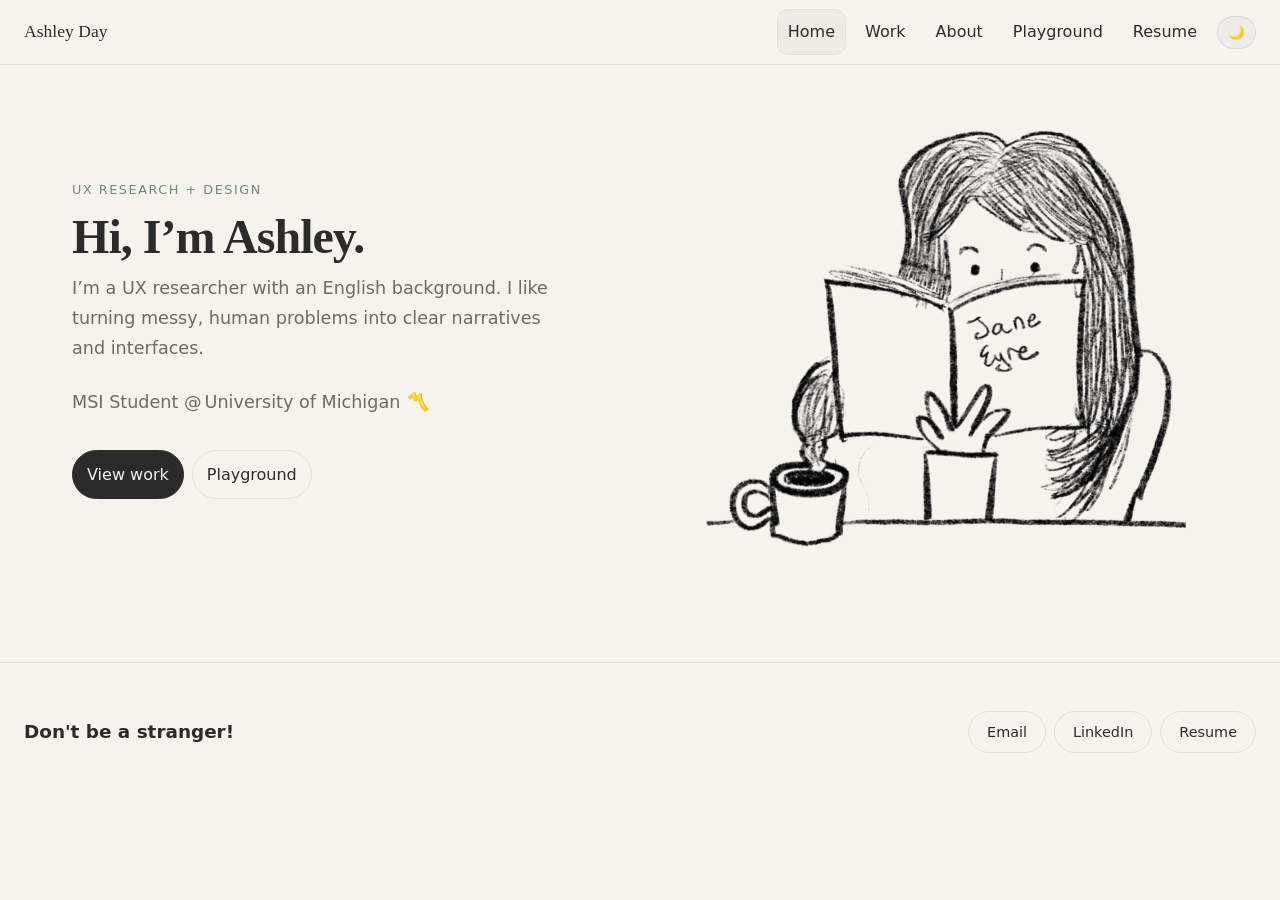
==== commit ff53b983: "added transitions in between each page" ====
--- a/index.html
+++ b/index.html
@@ -9,7 +9,7 @@
     <link rel="stylesheet" href="styles.css" />
 </head>
 
-<body>
+<body class="page-transition">
     <a class="skip-link" href="#main">Skip to content</a>
 
     <header class="site-header">
--- a/styles.css
+++ b/styles.css
@@ -1,3 +1,5 @@
+@import url('https://fonts.googleapis.com/css2?family=Hanken+Grotesk:wght@400;500;600&display=swap');
+
 /* ---------- Base + tokens ---------- */
 :root {
   --bg: #f6f3ef;
@@ -34,6 +36,12 @@
 /* ---------- Reset-ish ---------- */
 * {
   box-sizing: border-box;
+}
+
+/* ---------- Page transitions ---------- */
+.page-leaving {
+  opacity: 0 !important;
+  transition: opacity 0.15s ease !important;
 }
 
 .theme-transitioning *,
@@ -621,41 +629,105 @@
 
 /* ---------- Work grid ---------- */
 .projects-grid {
-  display: grid;
-  gap: var(--space-md);
-  grid-template-columns: 1fr;
+  display: flex;
+  flex-direction: column;
+  gap: var(--space-xxl);
   margin-bottom: var(--space-xxl);
-}
-
-@media (min-width: 900px) {
-  .projects-grid {
-    grid-template-columns: 1fr 1fr;
-  }
+  max-width: 900px;
+  margin-inline: auto;
 }
 
 .project-card {
   display: grid;
-  grid-template-columns: 1fr;
-  gap: var(--space-md);
-  padding: var(--space-md);
-  border-radius: var(--radius);
-  border: 1px solid var(--border);
-  background: var(--card);
+  grid-template-columns: 1fr 1fr;
+  gap: var(--space-xl);
+  padding: 0;
+  border: none;
+  background: transparent;
   text-decoration: none;
-}
-
-.project-card:hover {
-  outline: 1px solid color-mix(in srgb, var(--accent) 40%, transparent);
+  align-items: center;
+}
+
+.project-card:nth-child(even) .project-card__thumb {
+  order: -1;
+}
+
+.project-card__thumb a {
+  display: block;
+  width: 100%;
+  height: 100%;
+  border-radius: 14px;
+  overflow: hidden;
+  text-decoration: none;
+  color: var(--muted);
+  display: grid;
+  place-items: center;
+}
+
+.project-card__thumb a img {
+  width: 100%;
+  height: 100%;
+  object-fit: cover;
+  display: block;
+  border-radius: 14px;
+  box-shadow: 0 8px 24px rgba(0, 0, 0, 0.15);
+  transition: transform 0.25s ease, box-shadow 0.25s ease;
+}
+
+.project-card__thumb a:hover img {
+  transform: scale(1.03);
+  box-shadow: 0 14px 36px rgba(0, 0, 0, 0.22);
+}
+
+.project-card__thumb-link {
+  width: 100%;
+  height: 100%;
+  display: grid;
+  place-items: center;
+  border-radius: 14px;
+  transition: opacity 0.2s ease;
+}
+
+.project-card__thumb-link:hover {
+  opacity: 0.75;
+}
+
+.project-card__meta {
+  display: flex;
+  flex-direction: column;
+  gap: var(--space-sm);
+}
+
+.project-card__title {
+  margin-top: 0;
+  margin-bottom: 0;
+}
+
+.project-card__desc {
+  margin: 0;
 }
 
 .project-card__thumb {
   border-radius: 14px;
-  border: 1px dashed color-mix(in srgb, var(--accent) 30%, var(--border));
+  border: 1px solid var(--border);
   background: color-mix(in srgb, var(--accent) 5%, var(--bg));
-  min-height: 140px;
+  box-shadow: 0 4px 16px rgba(0, 0, 0, 0.50);
+  min-height: 300px;
   display: grid;
   place-items: center;
   color: var(--muted);
+  overflow: hidden;
+}
+
+
+@media (max-width: 640px) {
+  .project-card {
+    grid-template-columns: 1fr;
+  }
+
+  .project-card:nth-child(even) .project-card__thumb {
+    order: 0;
+  }
 }
 
 .tags {
@@ -666,10 +738,11 @@
 }
 
 .tag {
+  font-family: 'Hanken Grotesk', sans-serif;
   font-size: 0.8rem;
   padding: 4px 10px;
   border-radius: 999px;
-  border: 1px solid var(--border);
+  border: 1.5px solid var(--border);
   color: var(--muted);
 }
 
@@ -723,6 +796,18 @@
   background: color-mix(in srgb, #a07010 15%, transparent);
   border-color: color-mix(in srgb, #a07010 40%, transparent);
   color: #e0b040;
+}
+
+.tag--casestudy {
+  background: #fdecea;
+  border-color: #f0b4ae;
+  color: #b03a32;
+}
+
+[data-theme="dark"] .tag--casestudy {
+  background: color-mix(in srgb, #b03a32 15%, transparent);
+  border-color: color-mix(in srgb, #b03a32 40%, transparent);
+  color: #e88880;
 }
 
 /* ---------- Syllabus ---------- */
@@ -1194,6 +1279,137 @@
   box-shadow: 0 8px 32px rgba(0, 0, 0, 0.25);
 }
 
+.polaroid-stack--sm {
+  height: 500px;
+  margin-bottom: var(--space-xxl);
+}
+
+.polaroid-stack--sm .polaroid {
+  width: 420px;
+}
+
+.polaroid-stack--sm .polaroid[data-slot="left"] {
+  transform: translateX(calc(-50% - 130px)) rotate(-4deg);
+}
+
+.polaroid-stack--sm .polaroid[data-slot="center"] {
+  transform: translateX(-50%) rotate(0deg);
+}
+
+.polaroid-stack--sm .polaroid[data-slot="right"] {
+  transform: translateX(calc(-50% + 130px)) rotate(4deg);
+}
+
+.polaroid-stack--duo .polaroid[data-slot="left"] {
+  transform: translateX(calc(-50% - 110px)) rotate(-4deg);
+}
+
+.polaroid-stack--duo .polaroid[data-slot="center"] {
+  transform: translateX(calc(-50% + 110px)) rotate(2deg);
+}
+
+/* ---------- Design progression ---------- */
+.design-progression {
+  display: flex;
+  align-items: center;
+  gap: 16px;
+  margin-bottom: var(--space-xl);
+}
+
+.design-progression__step {
+  flex: 1;
+  min-width: 0;
+}
+
+.design-progression__step img {
+  width: 100%;
+  height: 430px;
+  object-fit: contain;
+  border-radius: 8px;
+  display: block;
+  filter: drop-shadow(0 4px 16px rgba(0, 0, 0, 0.35));
+}
+
+[data-theme="dark"] .design-progression__step img {
+  filter: none;
+}
+
+.design-progression__arrow {
+  font-size: 1.8rem;
+  color: var(--text);
+  flex-shrink: 0;
+  line-height: 1;
+}
+
+/* ---------- Prototype marquee ---------- */
+.proto-scroll-controls {
+  display: flex;
+  justify-content: flex-end;
+  margin-bottom: var(--space-sm);
+}
+
+.proto-scroll-btn {
+  border: 1px solid var(--border);
+  background: var(--card);
+  border-radius: 999px;
+  padding: 6px 14px;
+  cursor: pointer;
+  font-size: 0.8rem;
+  color: var(--text);
+}
+
+.proto-scroll {
+  overflow: hidden;
+  margin-bottom: var(--space-xl);
+}
+
+.proto-scroll__track {
+  display: flex;
+  gap: 12px;
+  width: max-content;
+  animation: proto-marquee 50s linear infinite;
+}
+
+.proto-scroll__track img {
+  height: 180px;
+  width: auto;
+  border-radius: 8px;
+  display: block;
+  flex-shrink: 0;
+}
+
+@keyframes proto-marquee {
+  0% {
+    transform: translateX(0);
+  }
+
+  100% {
+    transform: translateX(-50%);
+  }
+}
+
+.proto-scroll--paused {
+  overflow: visible;
+}
+
+.proto-scroll--paused .proto-scroll__track {
+  display: grid;
+  grid-template-columns: repeat(6, 1fr);
+  width: 100%;
+  gap: 12px;
+  animation: none;
+  transform: none;
+}
+
+.proto-scroll--paused .proto-scroll__track .proto-dupe {
+  display: none;
+}
+
+.proto-scroll--paused .proto-scroll__track img {
+  height: auto;
+  width: 100%;
+}
+
 .footer-inner {
   display: flex;
   justify-content: space-between;
@@ -1591,6 +1807,40 @@
   margin-bottom: var(--space-lg);
 }
 
+.challenge-cards {
+  display: grid;
+  grid-template-columns: repeat(3, 1fr);
+  gap: var(--space-md);
+  margin-bottom: var(--space-xl);
+}
+
+.challenge-card {
+  border: 1px solid var(--border);
+  border-radius: var(--radius);
+  padding: var(--space-lg);
+  background: var(--bg);
+}
+
+.challenge-card h3 {
+  font-family: ui-serif, Georgia, "Times New Roman", Times, serif;
+  font-size: 1.05rem;
+  font-weight: 700;
+  margin: 0 0 var(--space-sm);
+}
+
+.challenge-card p {
+  font-size: 0.88rem;
+  color: var(--muted);
+  line-height: 1.65;
+  margin: 0;
+}
+
+@media (max-width: 700px) {
+  .challenge-cards {
+    grid-template-columns: 1fr;
+  }
+}
+
 .case-rows {
   display: flex;
   flex-direction: column;
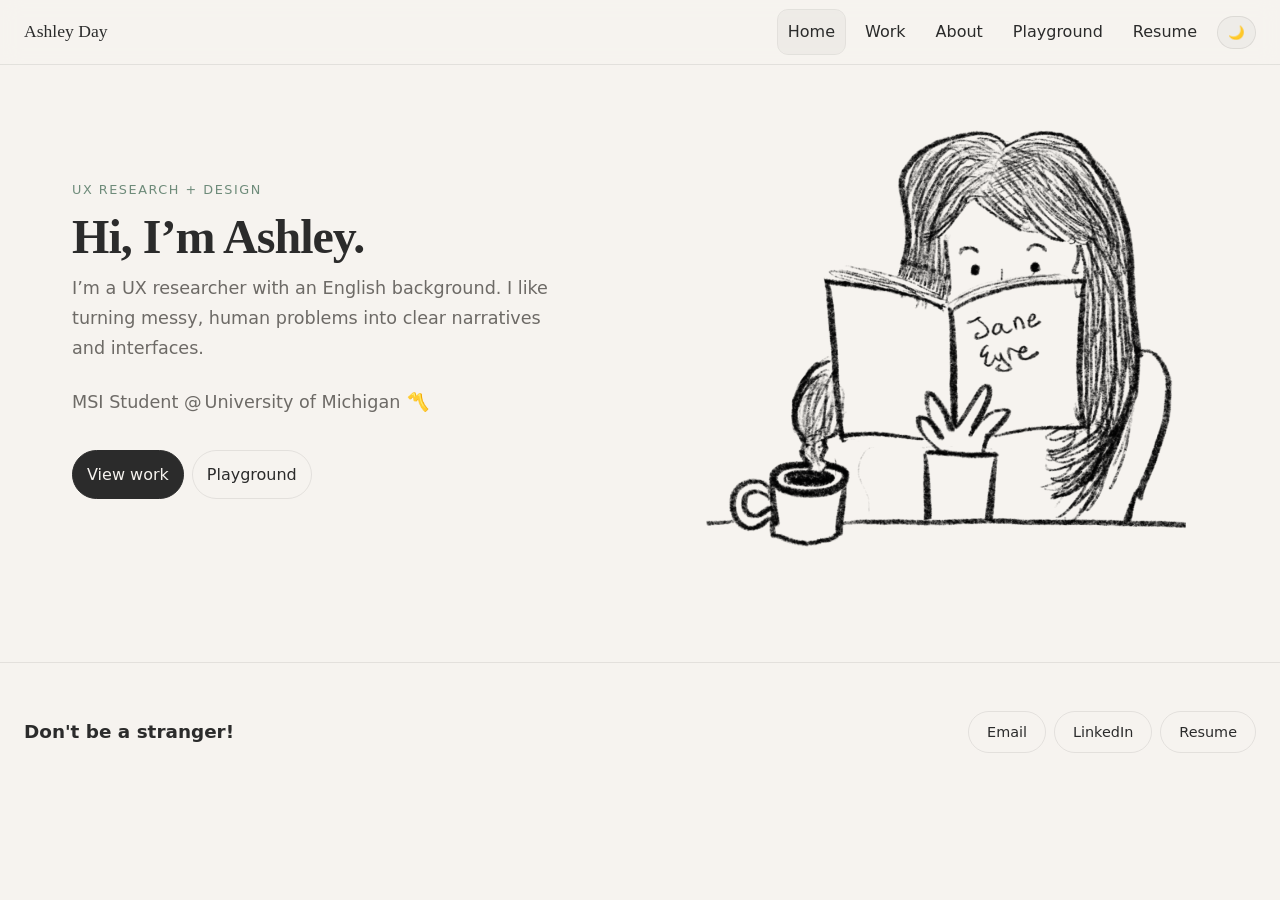
==== commit 2121ebea: "Update pages" ====
--- a/index.html
+++ b/index.html
@@ -16,7 +16,7 @@
         <nav class="nav container" aria-label="Primary">
             <a class="brand" href="index.html">Ashley Day</a>
             <button class="hamburger" aria-label="Toggle menu" aria-expanded="false">
-              <span></span><span></span><span></span>
+                <span></span><span></span><span></span>
             </button>
             <div class="nav-links">
                 <a class="active" href="index.html">Home</a>
